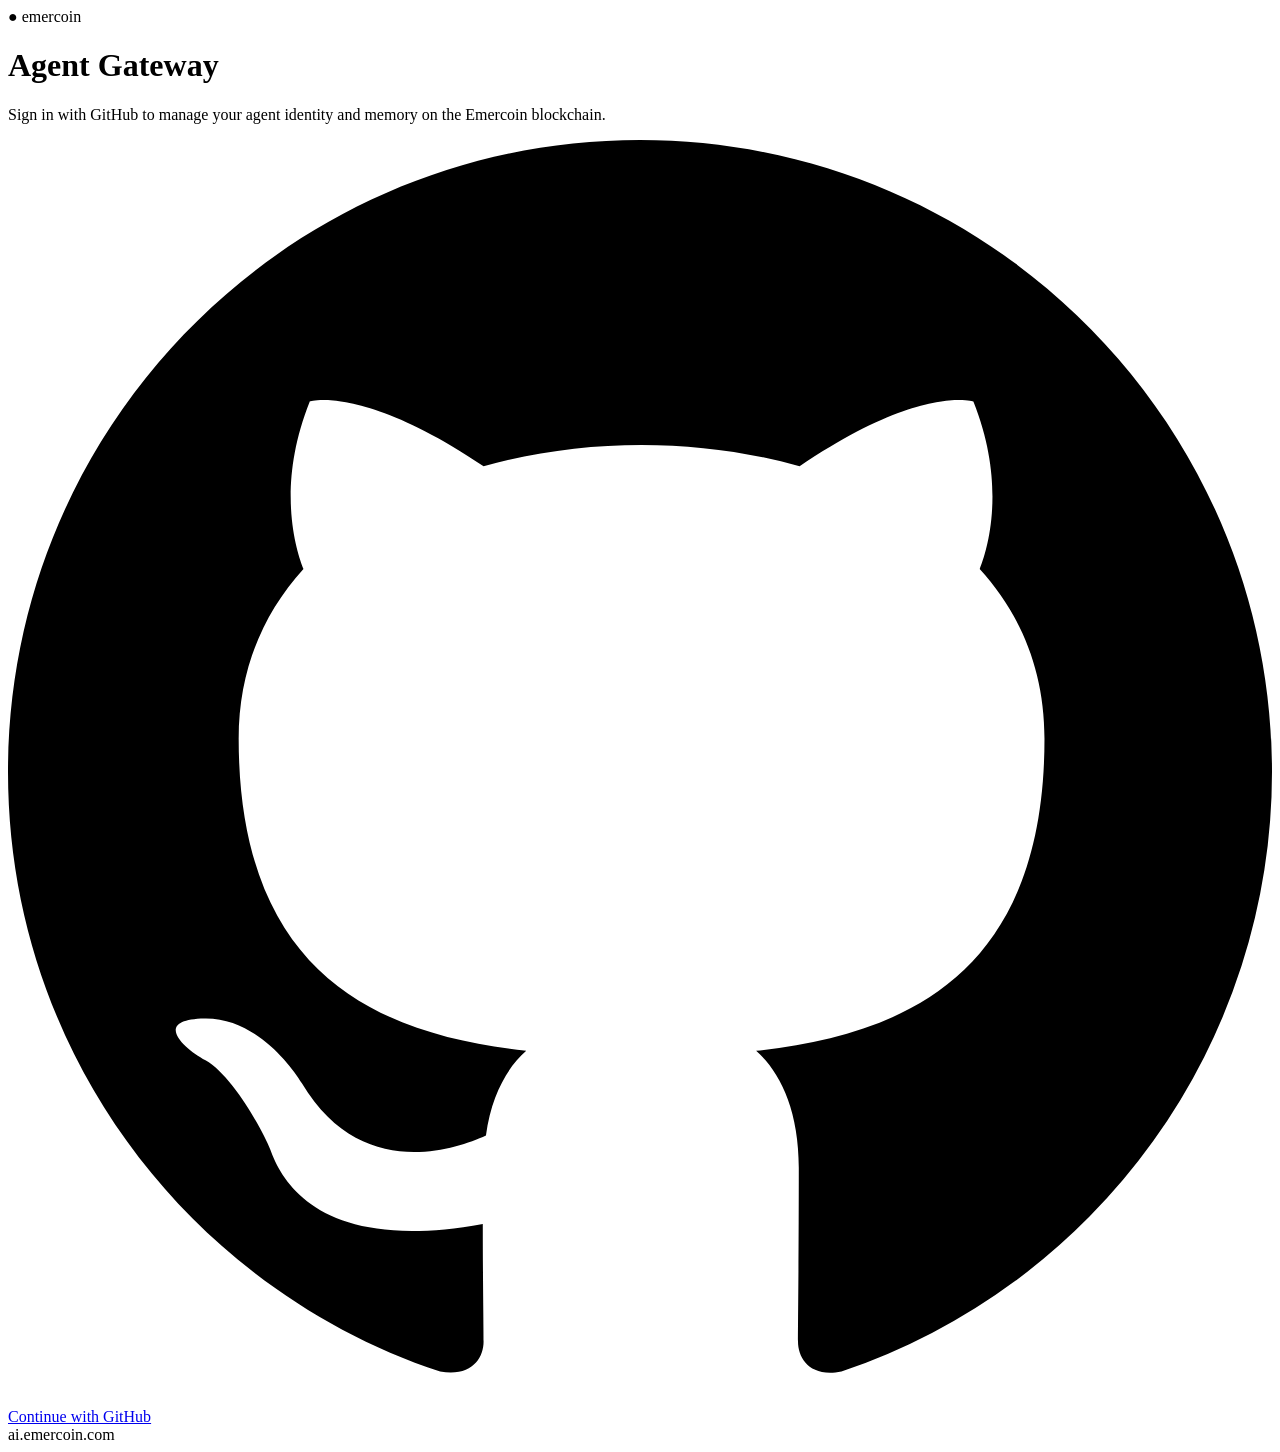
==== site/login.html @ 328e767a "refactor(web): static site corpus served by Caddy; edge renders only dynamic pages Move index/login/" ====
<!doctype html>
<html lang="en">
<head>
  <meta charset="utf-8">
  <meta name="viewport" content="width=device-width,initial-scale=1">
  <meta name="robots" content="noindex">
  <title>Sign in · Emercoin Agent Gateway</title>
  <link rel="stylesheet" href="/style.css">
</head>
<body>
  <div class="card">
    <div class="brand"><b>&#9679;</b> emer<span>coin</span></div>
    <div class="accent"></div>
    <h1>Agent Gateway</h1>
    <p class="sub">Sign in with GitHub to manage your agent identity and memory
      on the Emercoin blockchain.</p>

    <a class="btn" href="/auth/github/start">
      <svg viewBox="0 0 16 16" aria-hidden="true"><path d="M8 0C3.58 0 0 3.58 0 8c0 3.54 2.29 6.53 5.47 7.59.4.07.55-.17.55-.38 0-.19-.01-.82-.01-1.49-2.01.37-2.53-.49-2.69-.94-.09-.23-.48-.94-.82-1.13-.28-.15-.68-.52-.01-.53.63-.01 1.08.58 1.23.82.72 1.21 1.87.87 2.33.66.07-.52.28-.87.51-1.07-1.78-.2-3.64-.89-3.64-3.95 0-.87.31-1.59.82-2.15-.08-.2-.36-1.02.08-2.12 0 0 .67-.21 2.2.82.64-.18 1.32-.27 2-.27.68 0 1.36.09 2 .27 1.53-1.04 2.2-.82 2.2-.82.44 1.1.16 1.92.08 2.12.51.56.82 1.27.82 2.15 0 3.07-1.87 3.75-3.65 3.95.29.25.54.73.54 1.48 0 1.07-.01 1.93-.01 2.2 0 .21.15.46.55.38A8.01 8.01 0 0016 8c0-4.42-3.58-8-8-8z"/></svg>
      Continue with GitHub
    </a>

    <div class="foot">ai.emercoin.com</div>
  </div>
</body>
</html>
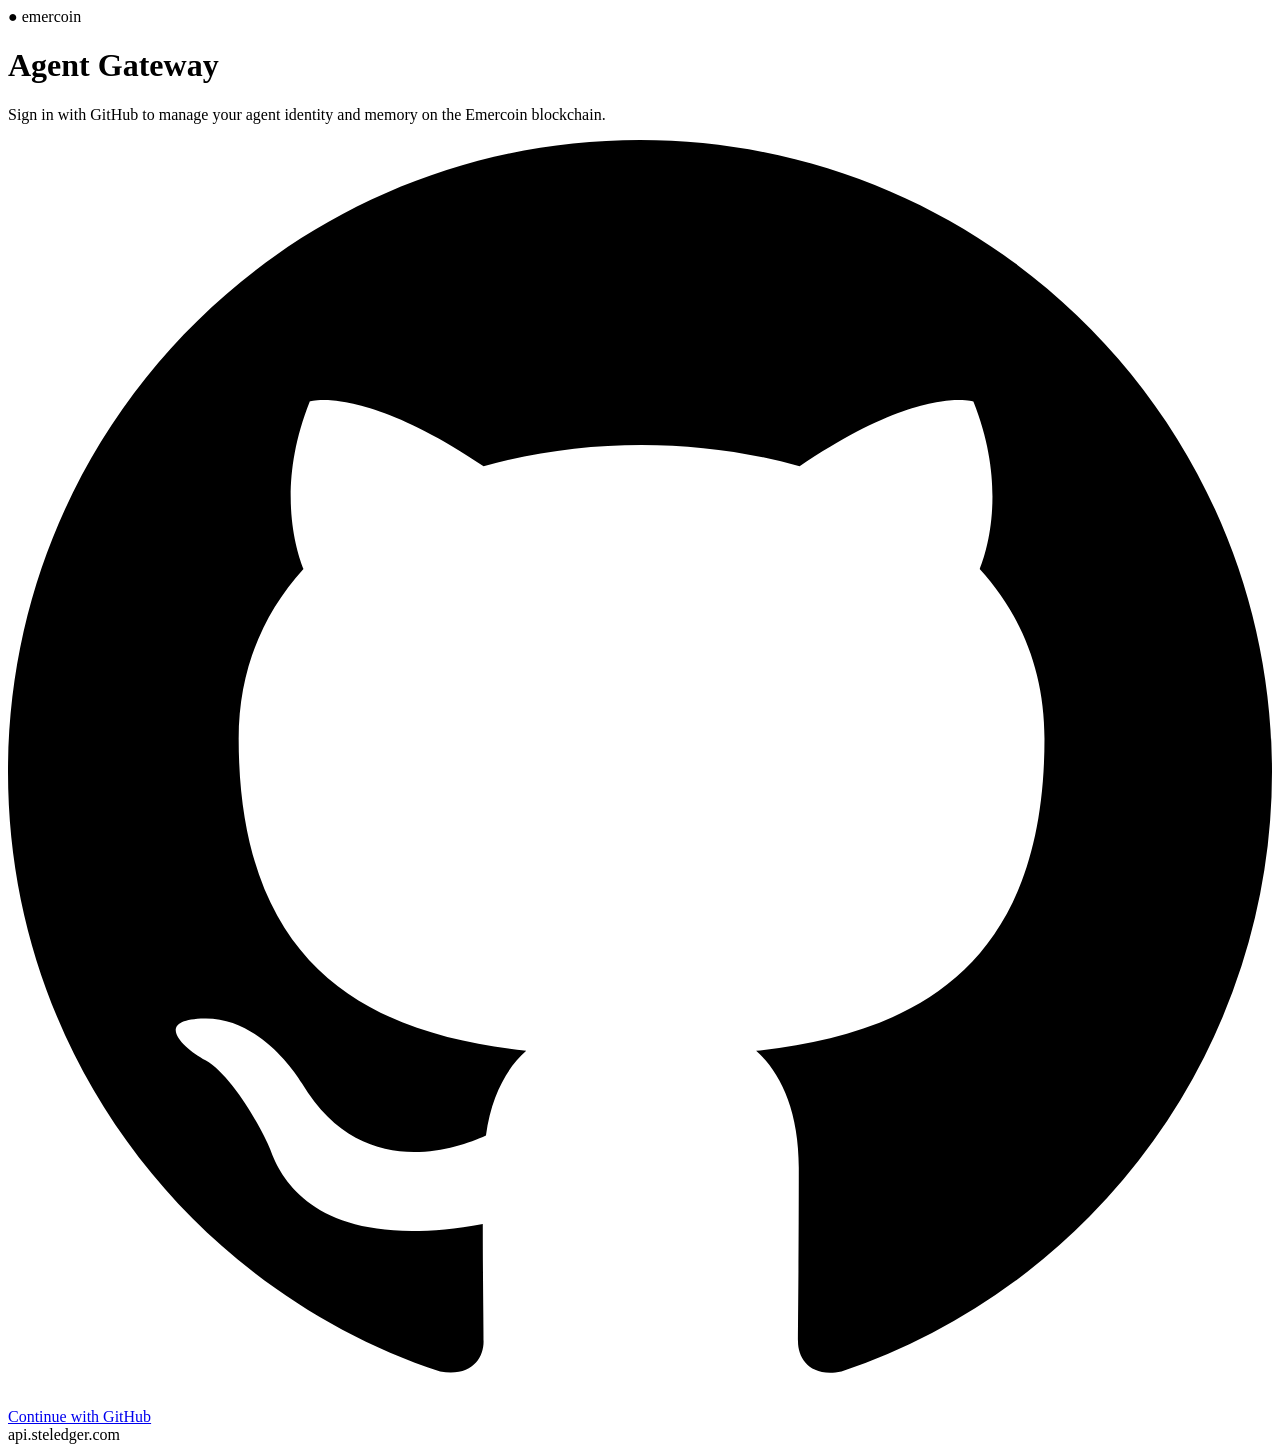
==== commit f972b0f9: "docs: the service is at api.steledger.com now 93 occurrences across the corpus, all of them instruct" ====
--- a/site/login.html
+++ b/site/login.html
@@ -20,7 +20,7 @@
       Continue with GitHub
     </a>
 
-    <div class="foot">ai.emercoin.com</div>
+    <div class="foot">api.steledger.com</div>
   </div>
 </body>
 </html>
